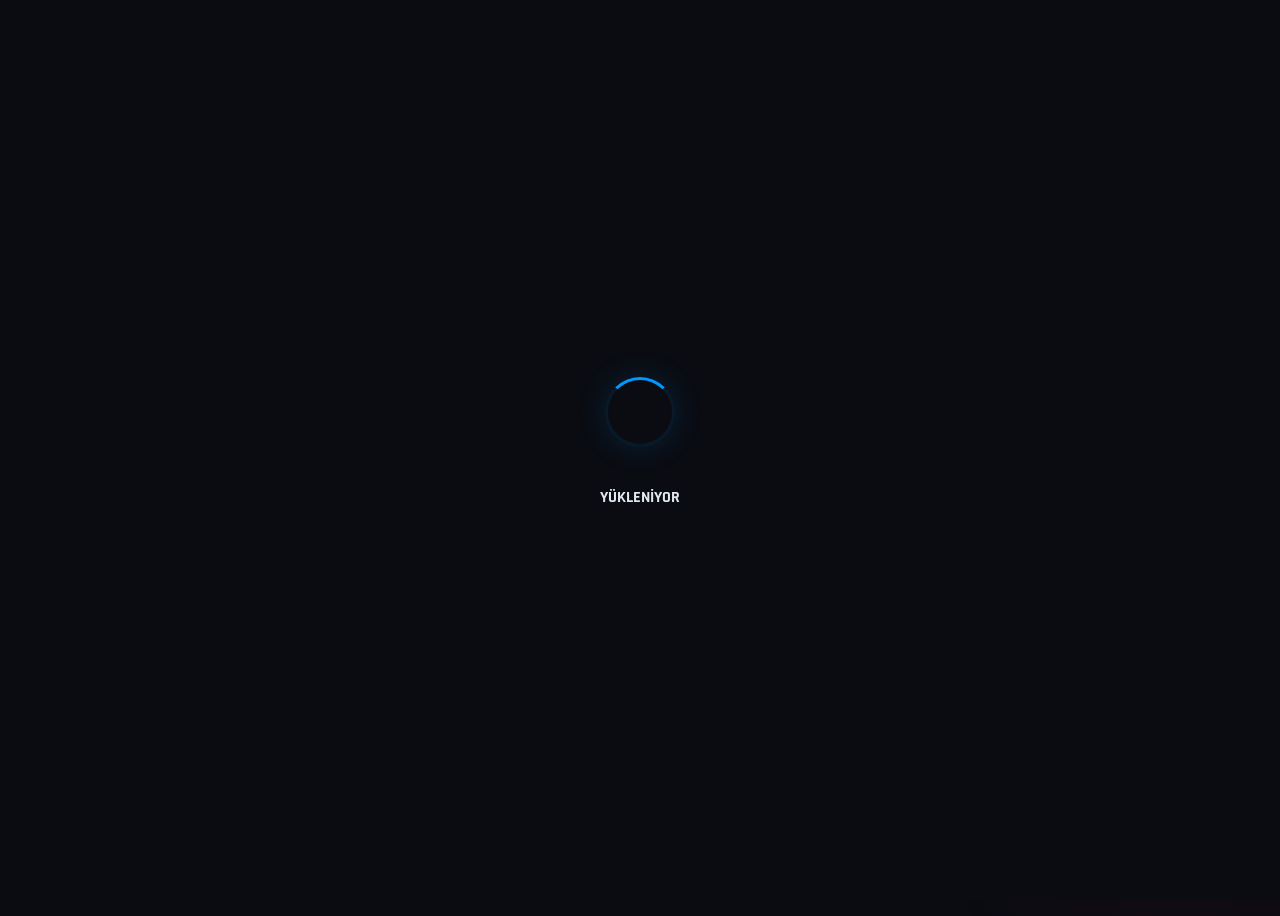
==== fixture.html @ 5fe70565 "Add files via upload" ====
<!DOCTYPE html>
<html lang="tr">
<head>
    <meta charset="UTF-8">
    <meta name="viewport" content="width=device-width, initial-scale=1.0">
    <title>RL Series Türkiye | Fikstür</title>
    <script src="https://cdn.tailwindcss.com"></script>
    <link href="https://fonts.googleapis.com/css2?family=Rajdhani:wght@500;600;700;800;900&family=Inter:wght@300;400;500;600;700;800&display=swap" rel="stylesheet">
    <link rel="stylesheet" href="https://cdnjs.cloudflare.com/ajax/libs/font-awesome/6.4.0/css/all.min.css">
    <link rel="icon" type="image/png" href="https://i.ibb.co/KpxvD3FL/rlst-renkli-png.png">
    <link rel="stylesheet" href="css/global.css">
    <style>
        .match-card {
            background: linear-gradient(180deg, rgba(20, 28, 45, 0.95) 0%, rgba(12, 16, 22, 1) 100%);
            border: 1px solid rgba(51, 65, 85, 0.5);
            border-radius: 12px;
            transition: all 0.25s ease;
        }
        .match-card:hover {
            border-color: rgba(0, 153, 255, 0.3);
            transform: translateY(-2px);
            box-shadow: 0 8px 32px rgba(0, 153, 255, 0.08);
        }
        .match-card.group-b-card:hover {
            border-color: rgba(251, 146, 60, 0.3);
            box-shadow: 0 8px 32px rgba(251, 146, 60, 0.08);
        }
        .week-btn {
            transition: all 0.2s ease;
        }
        .week-btn.active {
            background: linear-gradient(135deg, rgba(0, 153, 255, 0.25), rgba(0, 100, 200, 0.15));
            border-color: rgba(0, 153, 255, 0.5);
            color: white;
            box-shadow: 0 0 15px rgba(0, 153, 255, 0.2);
        }
        .score-box {
            font-family: 'Rajdhani', sans-serif;
            font-weight: 900;
            font-size: 2.5rem;
            line-height: 1;
            min-width: 2.5rem;
            text-align: center;
        }
        .mvp-badge {
            background: linear-gradient(135deg, rgba(251, 191, 36, 0.15), rgba(245, 158, 11, 0.08));
            border: 1px solid rgba(251, 191, 36, 0.3);
        }
        .winner-team { opacity: 1; }
        .loser-team { opacity: 0.45; }
        .team-logo-wrap {
            width: 52px;
            height: 52px;
            border-radius: 50%;
            overflow: hidden;
            border: 2px solid rgba(255,255,255,0.08);
            background: rgba(15,23,42,0.8);
            flex-shrink: 0;
            display: flex;
            align-items: center;
            justify-content: center;
        }
        .detail-panel {
            display: none;
            border-top: 1px solid rgba(51,65,85,0.4);
        }
        .detail-panel.open { display: block; }
        .group-tag-a {
            background: rgba(0, 153, 255, 0.12);
            border: 1px solid rgba(0, 153, 255, 0.25);
            color: #60a5fa;
        }
        .group-tag-b {
            background: rgba(251, 146, 60, 0.12);
            border: 1px solid rgba(251, 146, 60, 0.25);
            color: #fb923c;
        }
        .filter-btn.active {
            background: rgba(255,255,255,0.1);
            color: white;
        }
        .stat-pill {
            background: rgba(0,0,0,0.3);
            border: 1px solid rgba(255,255,255,0.06);
            border-radius: 6px;
            padding: 2px 8px;
            font-size: 0.7rem;
            font-weight: 700;
            font-family: 'Rajdhani', sans-serif;
        }
    </style>
</head>
<body class="flex flex-col min-h-screen">

    <div class="ambient-glow-1"></div>
    <div class="ambient-glow-2"></div>

    <div class="loading-screen" id="loader">
        <div class="loader-ring"></div>
        <p class="esport-font text-xl text-white tracking-[0.3em] loader-pulse">YÜKLENİYOR</p>
    </div>

    <!-- HEADER -->
    <header class="relative z-10 max-w-7xl mx-auto px-4 pt-4 pb-2 w-full">
        <div class="grid grid-cols-2 md:grid-cols-3 items-center gap-4">
            <div class="flex justify-start">
                <a href="index.html" class="inline-block transition-all duration-300 hover:scale-110">
                    <img src="https://i.ibb.co/KpxvD3FL/rlst-renkli-png.png" alt="RLST" class="w-14 md:w-20 h-auto object-contain drop-shadow-[0_0_20px_rgba(196,4,25,0.5)]">
                </a>
            </div>
            <div class="hidden md:block text-center">
                <h1 class="select-none leading-none">
                    <span class="text-transparent bg-clip-text bg-gradient-to-r from-blue-400 via-blue-500 to-blue-600 glow-blue font-black tracking-[0.2em] text-sm lg:text-base block">ROCKET LEAGUE</span>
                    <span class="text-transparent bg-clip-text bg-gradient-to-r from-[#c20015] via-[#de0018] to-[#ba233f] glow-red font-black tracking-[0.12em] text-3xl lg:text-4xl block">SERIES TÜRKİYE</span>
                </h1>
                <p class="text-slate-500 text-[10px] uppercase tracking-[0.2em] font-medium mt-0.5">Türkiyenin Rocket League Organizasyonu</p>
            </div>
            <div class="flex justify-end items-center gap-4">
                <div class="hidden lg:flex items-center gap-3 mr-2">
                    <a href="https://www.instagram.com/rlseriesturkiye/" target="_blank" class="text-slate-500 hover:text-pink-400 transition-colors"><i class="fa-brands fa-instagram text-lg"></i></a>
                    <a href="https://discord.gg/y5rt7zecJp" target="_blank" class="text-slate-500 hover:text-indigo-400 transition-colors"><i class="fa-brands fa-discord text-lg"></i></a>
                    <a href="https://www.youtube.com/@rlseriesturkiye" target="_blank" class="text-slate-500 hover:text-red-500 transition-colors"><i class="fa-brands fa-youtube text-lg"></i></a>
                </div>
                <div id="auth-container"></div>
            </div>
        </div>
    </header>

    <!-- NAVIGASYON -->
    <nav class="relative z-10 max-w-6xl mx-auto flex justify-center gap-1 md:gap-6 mb-6 mt-2 border-b border-slate-800/60 pb-3 px-4 w-full overflow-x-auto no-scrollbar select-none">
        <a href="index.html" class="nav-link px-3 py-2 uppercase tracking-wide"><i class="fa-solid fa-chart-pie md:mr-1.5 text-blue-400"></i><span>Ana Sayfa</span></a>
        <a href="players.html" class="nav-link px-3 py-2 uppercase tracking-wide"><i class="fa-solid fa-users md:mr-1.5 text-emerald-400"></i><span>Oyuncular</span></a>
        <a href="teams.html" class="nav-link px-3 py-2 uppercase tracking-wide"><i class="fa-solid fa-shield-halved md:mr-1.5 text-purple-400"></i><span>Takımlar</span></a>
        <a href="standings.html" class="nav-link px-3 py-2 uppercase tracking-wide"><i class="fa-solid fa-table-list md:mr-1.5 text-amber-400"></i><span>Sıralama & Bracket</span></a>
        <a href="fixture.html" class="nav-link active px-3 py-2 uppercase tracking-wide"><i class="fa-solid fa-calendar-days md:mr-1.5 text-sky-400"></i><span>Fikstür</span></a>
    </nav>

    <main class="relative z-10 max-w-5xl mx-auto w-full px-4 flex-grow pb-12 select-none">

        <!-- SAYFA BAŞLIĞI -->
        <div class="flex flex-col md:flex-row md:items-center justify-between gap-4 mb-8">
            <div>
                <h2 class="esport-font text-4xl md:text-5xl font-black text-white uppercase tracking-wider">
                    <span class="text-transparent bg-clip-text bg-gradient-to-r from-sky-300 to-blue-500">Fikstür</span>
                </h2>
                <p class="text-slate-500 text-sm mt-1" id="fixture-subtitle">Tüm grup maçları ve sonuçları</p>
            </div>
            <!-- Sezon Seçici -->
            <div class="flex gap-2">
                <button onclick="changeSeason(1)" id="btn-s1" class="week-btn px-4 py-2 rounded-full text-xs font-bold uppercase tracking-wider border bg-slate-800/40 border-slate-700 text-slate-400 hover:text-white">
                    <i class="fa-solid fa-trophy mr-1.5 text-amber-500"></i> Sezon 1
                </button>
                <button onclick="changeSeason(2)" id="btn-s2" class="week-btn px-4 py-2 rounded-full text-xs font-bold uppercase tracking-wider border bg-slate-800/40 border-slate-700 text-slate-400 hover:text-white">
                    <i class="fa-solid fa-bolt mr-1.5 text-blue-400"></i> Sezon 2
                </button>
            </div>
        </div>

        <!-- HAFTA SEÇİCİ + FİLTRE -->
        <div class="glass-card rounded-2xl p-4 border border-slate-700/40 mb-6">
            <div class="flex flex-col sm:flex-row gap-3 items-start sm:items-center justify-between">
                <!-- Hafta Seçici -->
                <div class="flex items-center gap-2 flex-wrap" id="week-tabs">
                    <!-- JS ile doldurulacak -->
                </div>
                <!-- Grup Filtresi -->
                <div class="flex gap-2 shrink-0">
                    <button onclick="setGroupFilter('all')" id="filter-all" class="filter-btn active text-xs font-bold uppercase tracking-wider px-3 py-1.5 rounded-lg border border-slate-700 text-slate-400 transition-all">Tümü</button>
                    <button onclick="setGroupFilter('A')" id="filter-a" class="filter-btn text-xs font-bold uppercase tracking-wider px-3 py-1.5 rounded-lg border border-slate-700 text-slate-400 transition-all">Grup A</button>
                    <button onclick="setGroupFilter('B')" id="filter-b" class="filter-btn text-xs font-bold uppercase tracking-wider px-3 py-1.5 rounded-lg border border-slate-700 text-slate-400 transition-all">Grup B</button>
                </div>
            </div>
        </div>

        <!-- ÖZET STATS BANDI -->
        <div id="week-stats-bar" class="grid grid-cols-2 md:grid-cols-4 gap-3 mb-6"></div>

        <!-- MAÇ LİSTESİ -->
        <div id="matches-container" class="flex flex-col gap-3">
            <!-- JS ile doldurulacak -->
        </div>

        <!-- BOŞ DURUM -->
        <div id="empty-state" class="hidden text-center py-16">
            <i class="fa-regular fa-calendar-xmark text-5xl text-slate-700 mb-4 block"></i>
            <p class="text-slate-500 font-medium">Bu haftaya ait maç bulunmuyor.</p>
        </div>

    </main>

    <footer class="relative z-10 mt-auto pt-8 pb-6 text-center select-none bg-slate-950/20 border-t border-slate-900">
        <p class="text-slate-600 text-xs font-medium tracking-wider"><i class="fa-regular fa-copyright"></i> 2026 RLST Organizasyonu</p>
    </footer>

    <script src="https://www.gstatic.com/firebasejs/10.12.2/firebase-app-compat.js"></script>
    <script src="https://www.gstatic.com/firebasejs/10.12.2/firebase-auth-compat.js"></script>
    <script src="js/api.js"></script>
    <script src="js/main.js"></script>
    <script src="js/page-fixture.js"></script>
</body>
</html>
---- css/global.css ----
/* css/global.css */

:root {
    --glow-blue: rgba(0, 153, 255, 0.35);
    --glow-red: rgba(255, 31, 55, 0.35);
    --glow-amber: rgba(255, 170, 0, 0.35);
    --bg-deep: #0a0c12;
    --bg-card: #11161f;
    --border-muted: rgba(255,255,255,0.06);
    --accent-blue: #0099FF;
    --accent-red: #ff1f37;
}

body {
    font-family: 'Inter', sans-serif;
    background: var(--bg-deep);
    color: #e2e8f0;
    overflow-x: hidden;
    min-height: 100vh;
}

/* Arka Plan Izgarası */
body::before {
    content: '';
    position: fixed;
    inset: 0;
    background-image: 
        linear-gradient(rgba(255,255,255,0.015) 1px, transparent 1px),
        linear-gradient(90deg, rgba(255,255,255,0.015) 1px, transparent 1px);
    background-size: 60px 60px;
    z-index: 0;
    pointer-events: none;
}

/* Atmosferik Parlamalar */
.ambient-glow-1 {
    position: fixed;
    width: 600px;
    height: 600px;
    border-radius: 50%;
    background: radial-gradient(circle, rgba(0,153,255,0.06) 0%, transparent 70%);
    top: -200px;
    left: -200px;
    z-index: 0;
    pointer-events: none;
    animation: ambientFloat1 20s ease-in-out infinite;
}

.ambient-glow-2 {
    position: fixed;
    width: 500px;
    height: 500px;
    border-radius: 50%;
    background: radial-gradient(circle, rgba(255,31,55,0.05) 0%, transparent 70%);
    bottom: -150px;
    right: -150px;
    z-index: 0;
    pointer-events: none;
    animation: ambientFloat2 25s ease-in-out infinite;
}

@keyframes ambientFloat1 {
    0%, 100% { transform: translate(0, 0) scale(1); opacity: 0.6; }
    33% { transform: translate(80px, 60px) scale(1.1); opacity: 0.8; }
    66% { transform: translate(-40px, 100px) scale(0.9); opacity: 0.5; }
}

@keyframes ambientFloat2 {
    0%, 100% { transform: translate(0, 0) scale(1); opacity: 0.5; }
    33% { transform: translate(-60px, -80px) scale(1.15); opacity: 0.7; }
    66% { transform: translate(50px, -30px) scale(0.85); opacity: 0.4; }
}

/* Tipografi ve Fontlar */
h1, h2, h3, h4, .esport-font {
    font-family: 'Rajdhani', sans-serif;
    font-weight: 700;
}
.esport-light { font-weight: 500; }
.esport-bold { font-weight: 800; }
.esport-black { font-weight: 900; }

/* Glow Efektleri */
.glow-blue { text-shadow: 0 0 20px rgba(0,153,255,0.4), 0 0 40px rgba(0,153,255,0.15); }
.glow-red { text-shadow: 0 0 20px rgba(255,31,55,0.4), 0 0 40px rgba(255,31,55,0.15); }

/* Glassmorphism Kartları */
.glass-card {
    background: linear-gradient(165deg, rgba(17,22,31,0.85) 0%, rgba(10,12,18,0.95) 100%);
    backdrop-filter: blur(20px);
    -webkit-backdrop-filter: blur(20px);
    border: 1px solid rgba(255,255,255,0.06);
    box-shadow: 0 8px 32px rgba(0,0,0,0.4), inset 0 1px 0 rgba(255,255,255,0.04);
}

.glass-card-hover {
    transition: all 0.3s cubic-bezier(0.4, 0, 0.2, 1);
}

.glass-card-hover:hover {
    border-color: rgba(0,153,255,0.25);
    transform: translateY(-3px);
    box-shadow: 0 12px 40px rgba(0,153,255,0.08), 0 8px 32px rgba(0,0,0,0.4);
}

.glow-border {
    position: relative;
}

.glow-border::before {
    content: '';
    position: absolute;
    inset: -1px;
    border-radius: inherit;
    padding: 1px;
    background: linear-gradient(135deg, rgba(0,153,255,0.2), transparent 40%, transparent 60%, rgba(255,31,55,0.2));
    -webkit-mask: linear-gradient(#fff 0 0) content-box, linear-gradient(#fff 0 0);
    -webkit-mask-composite: xor;
    mask-composite: exclude;
    pointer-events: none;
}

/* Navigasyon Linkleri */
.nav-link {
    font-family: 'Rajdhani', sans-serif;
    font-weight: 700;
    font-size: 1.05rem;
    letter-spacing: 0.08em;
    color: #64748b;
    position: relative;
    transition: all 0.3s ease;
}
@media (min-width: 768px) { .nav-link { font-size: 1.3rem; } }

.nav-link::after {
    content: '';
    position: absolute;
    bottom: -3px;
    left: 50%;
    transform: translateX(-50%);
    width: 0;
    height: 3px;
    background: linear-gradient(90deg, transparent, #0099FF, #ff1f37, transparent);
    transition: width 0.35s cubic-bezier(0.4, 0, 0.2, 1);
    border-radius: 999px;
}
.nav-link:hover { color: #cbd5e1; }
.nav-link.active { color: #ffffff; }
.nav-link.active::after { width: 80%; }

/* Canlı Rozeti */
.live-badge {
    display: inline-flex;
    align-items: center;
    gap: 0.4rem;
    background: linear-gradient(135deg, #e00000, #990000);
    color: white;
    font-size: 0.65rem;
    font-weight: 700;
    padding: 0.2rem 0.6rem;
    border-radius: 999px;
    text-transform: uppercase;
    letter-spacing: 0.05em;
    box-shadow: 0 0 12px rgba(239,68,68,0.4);
}

.live-dot {
    width: 6px;
    height: 6px;
    border-radius: 50%;
    background: white;
    animation: livePulse 1.2s ease-in-out infinite;
}

@keyframes livePulse {
    0%, 100% { opacity: 1; transform: scale(1); }
    50% { opacity: 0.3; transform: scale(0.7); }
}

/* Yüklenme Ekranı */
.loading-screen {
    position: fixed; inset: 0; background: var(--bg-deep); z-index: 9999;
    display: flex; align-items: center; justify-content: center;
    flex-direction: column; gap: 1.5rem;
    transition: opacity 0.6s ease;
}
.loading-screen.hidden-loader { opacity: 0; pointer-events: none; }

.loader-ring {
    width: 64px; height: 64px;
    border-radius: 50%;
    border: 3px solid rgba(0,153,255,0.1);
    border-top-color: #0099FF;
    animation: spin 1s cubic-bezier(0.6, 0.2, 0.4, 0.8) infinite;
    box-shadow: 0 0 30px rgba(0,153,255,0.15);
}
@keyframes spin { to { transform: rotate(360deg); } }
.loader-pulse { animation: pulseText 1.5s ease-in-out infinite; }
@keyframes pulseText { 0%, 100% { opacity: 0.5; } 50% { opacity: 1; } }

/* Diğer Ortak Öğeler */
.stat-item {
    background: rgba(0,0,0,0.2);
    border: 1px solid rgba(255,255,255,0.04);
    border-radius: 8px;
    padding: 0.3rem 0.4rem;
    text-align: center;
    transition: all 0.2s ease;
}
.stat-item:hover { background: rgba(0,153,255,0.05); border-color: rgba(0,153,255,0.1); }
.cut-line { border-top: 2px dashed rgba(239, 68, 68, 0.2) !important; }
.eliminated-row { opacity: 0.45; }
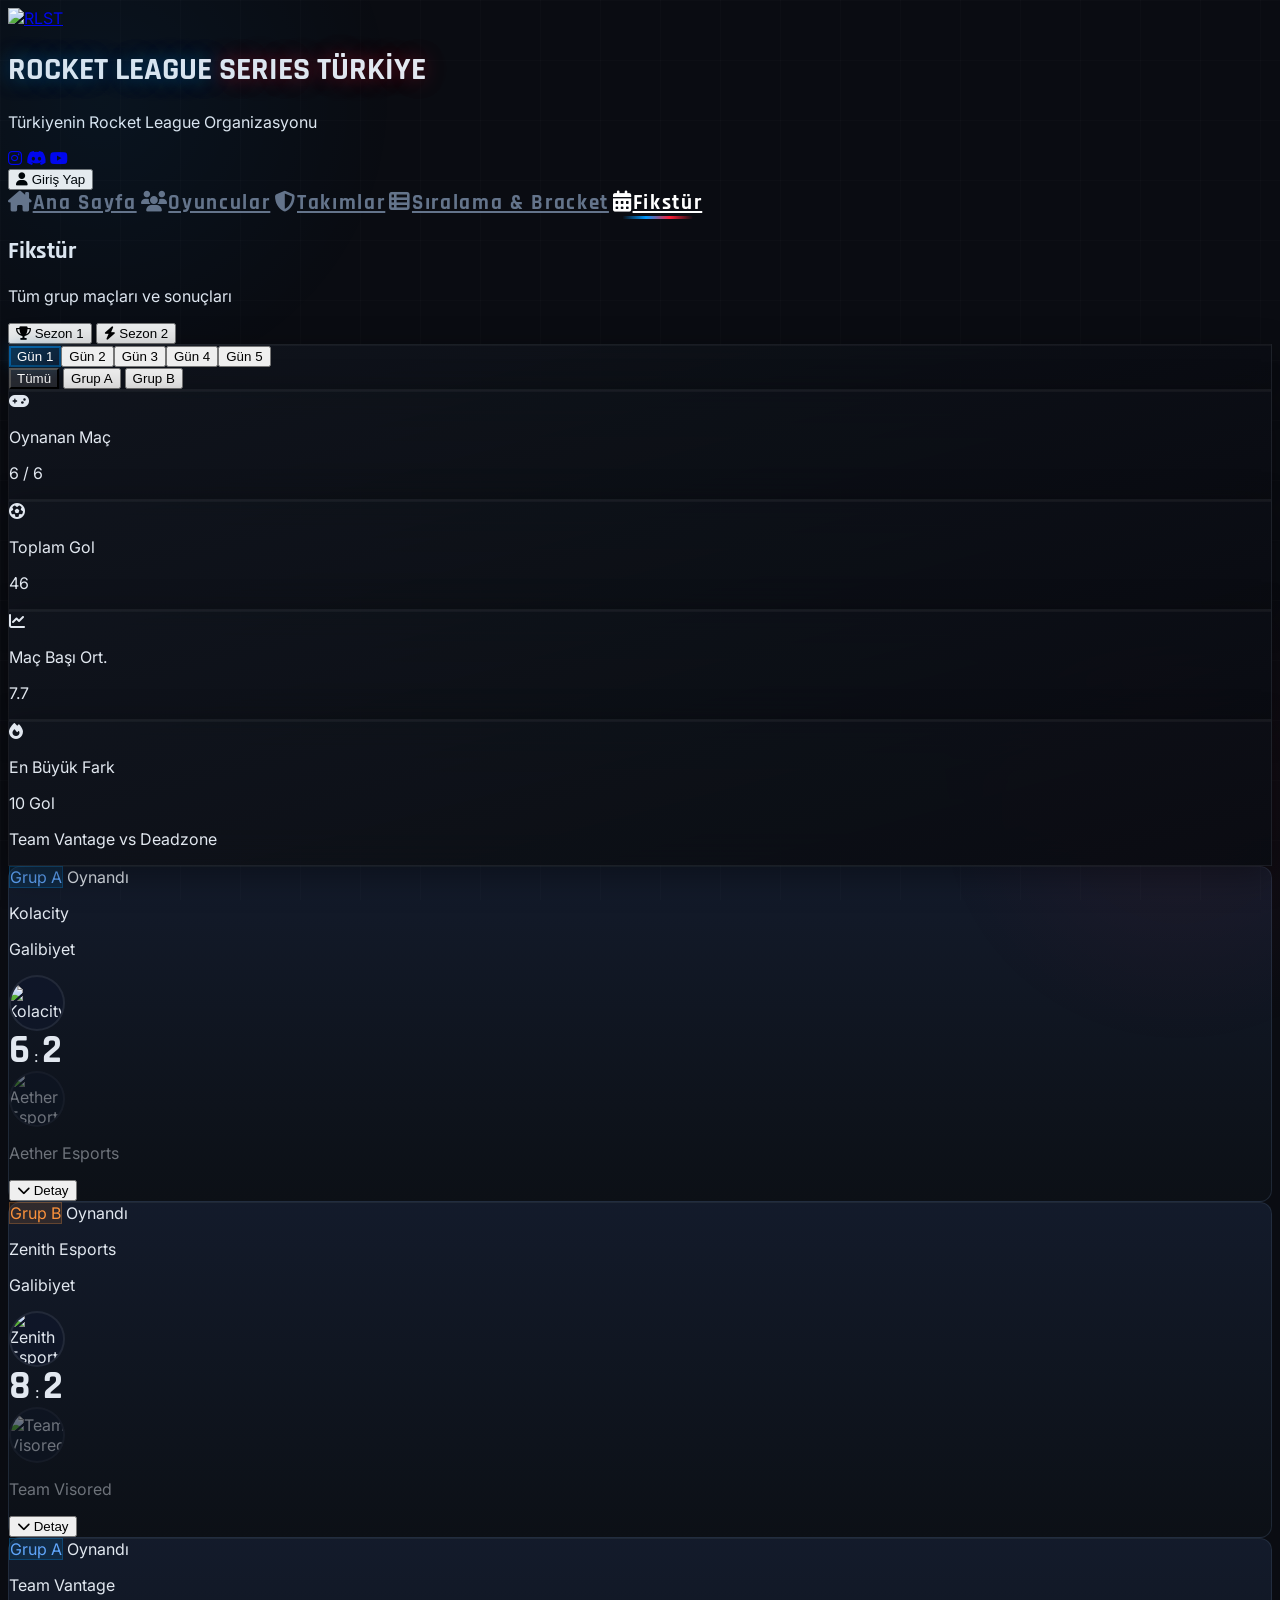
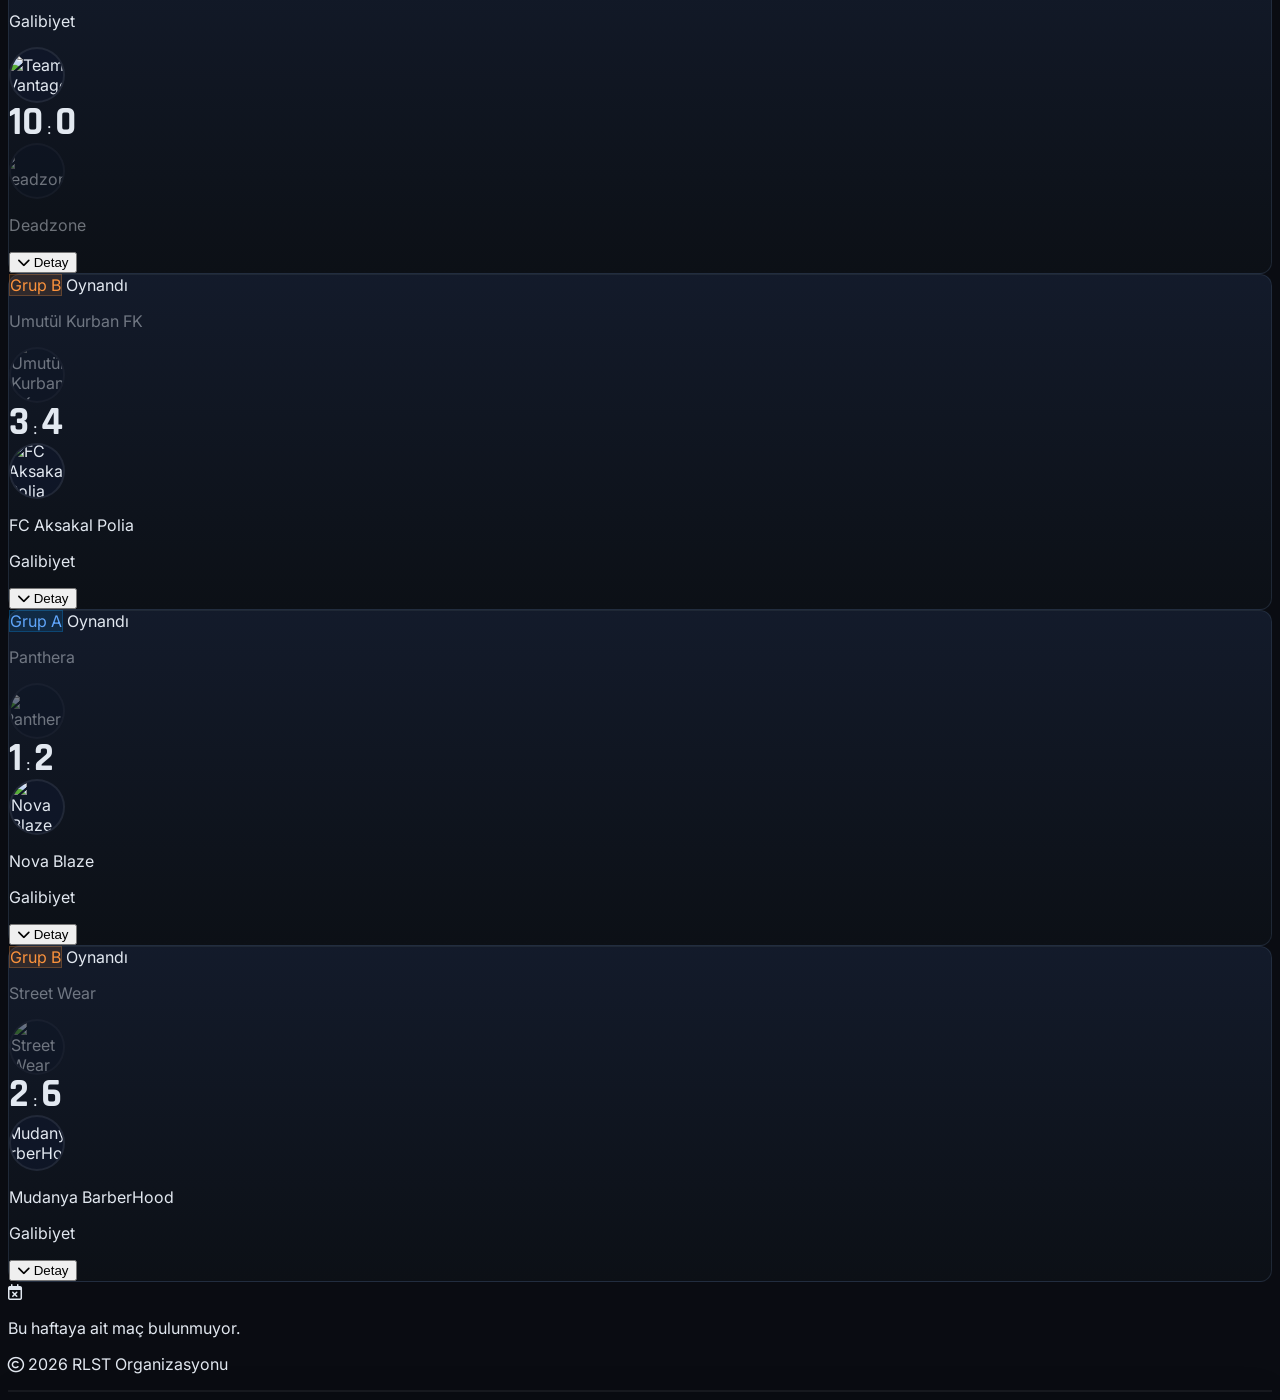
==== commit 6632adad: "Add files via upload" ====
--- a/fixture.html
+++ b/fixture.html
@@ -9,6 +9,7 @@
     <link rel="stylesheet" href="https://cdnjs.cloudflare.com/ajax/libs/font-awesome/6.4.0/css/all.min.css">
     <link rel="icon" type="image/png" href="https://i.ibb.co/KpxvD3FL/rlst-renkli-png.png">
     <link rel="stylesheet" href="css/global.css">
+    <meta name="viewport" content="width=device-width, initial-scale=1.0">
     <style>
         .match-card {
             background: linear-gradient(180deg, rgba(20, 28, 45, 0.95) 0%, rgba(12, 16, 22, 1) 100%);
@@ -128,7 +129,7 @@
 
     <!-- NAVIGASYON -->
     <nav class="relative z-10 max-w-6xl mx-auto flex justify-center gap-1 md:gap-6 mb-6 mt-2 border-b border-slate-800/60 pb-3 px-4 w-full overflow-x-auto no-scrollbar select-none">
-        <a href="index.html" class="nav-link px-3 py-2 uppercase tracking-wide"><i class="fa-solid fa-chart-pie md:mr-1.5 text-blue-400"></i><span>Ana Sayfa</span></a>
+        <a href="index.html" class="nav-link px-3 py-2 uppercase tracking-wide"><i class="fa-solid fa-house-chimney md:mr-1.5 text-blue-400"></i><span>Ana Sayfa</span></a>
         <a href="players.html" class="nav-link px-3 py-2 uppercase tracking-wide"><i class="fa-solid fa-users md:mr-1.5 text-emerald-400"></i><span>Oyuncular</span></a>
         <a href="teams.html" class="nav-link px-3 py-2 uppercase tracking-wide"><i class="fa-solid fa-shield-halved md:mr-1.5 text-purple-400"></i><span>Takımlar</span></a>
         <a href="standings.html" class="nav-link px-3 py-2 uppercase tracking-wide"><i class="fa-solid fa-table-list md:mr-1.5 text-amber-400"></i><span>Sıralama & Bracket</span></a>
--- a/css/global.css
+++ b/css/global.css
@@ -1,212 +1,212 @@
-/* css/global.css */
-
-:root {
-    --glow-blue: rgba(0, 153, 255, 0.35);
-    --glow-red: rgba(255, 31, 55, 0.35);
-    --glow-amber: rgba(255, 170, 0, 0.35);
-    --bg-deep: #0a0c12;
-    --bg-card: #11161f;
-    --border-muted: rgba(255,255,255,0.06);
-    --accent-blue: #0099FF;
-    --accent-red: #ff1f37;
-}
-
-body {
-    font-family: 'Inter', sans-serif;
-    background: var(--bg-deep);
-    color: #e2e8f0;
-    overflow-x: hidden;
-    min-height: 100vh;
-}
-
-/* Arka Plan Izgarası */
-body::before {
-    content: '';
-    position: fixed;
-    inset: 0;
-    background-image: 
-        linear-gradient(rgba(255,255,255,0.015) 1px, transparent 1px),
-        linear-gradient(90deg, rgba(255,255,255,0.015) 1px, transparent 1px);
-    background-size: 60px 60px;
-    z-index: 0;
-    pointer-events: none;
-}
-
-/* Atmosferik Parlamalar */
-.ambient-glow-1 {
-    position: fixed;
-    width: 600px;
-    height: 600px;
-    border-radius: 50%;
-    background: radial-gradient(circle, rgba(0,153,255,0.06) 0%, transparent 70%);
-    top: -200px;
-    left: -200px;
-    z-index: 0;
-    pointer-events: none;
-    animation: ambientFloat1 20s ease-in-out infinite;
-}
-
-.ambient-glow-2 {
-    position: fixed;
-    width: 500px;
-    height: 500px;
-    border-radius: 50%;
-    background: radial-gradient(circle, rgba(255,31,55,0.05) 0%, transparent 70%);
-    bottom: -150px;
-    right: -150px;
-    z-index: 0;
-    pointer-events: none;
-    animation: ambientFloat2 25s ease-in-out infinite;
-}
-
-@keyframes ambientFloat1 {
-    0%, 100% { transform: translate(0, 0) scale(1); opacity: 0.6; }
-    33% { transform: translate(80px, 60px) scale(1.1); opacity: 0.8; }
-    66% { transform: translate(-40px, 100px) scale(0.9); opacity: 0.5; }
-}
-
-@keyframes ambientFloat2 {
-    0%, 100% { transform: translate(0, 0) scale(1); opacity: 0.5; }
-    33% { transform: translate(-60px, -80px) scale(1.15); opacity: 0.7; }
-    66% { transform: translate(50px, -30px) scale(0.85); opacity: 0.4; }
-}
-
-/* Tipografi ve Fontlar */
-h1, h2, h3, h4, .esport-font {
-    font-family: 'Rajdhani', sans-serif;
-    font-weight: 700;
-}
-.esport-light { font-weight: 500; }
-.esport-bold { font-weight: 800; }
-.esport-black { font-weight: 900; }
-
-/* Glow Efektleri */
-.glow-blue { text-shadow: 0 0 20px rgba(0,153,255,0.4), 0 0 40px rgba(0,153,255,0.15); }
-.glow-red { text-shadow: 0 0 20px rgba(255,31,55,0.4), 0 0 40px rgba(255,31,55,0.15); }
-
-/* Glassmorphism Kartları */
-.glass-card {
-    background: linear-gradient(165deg, rgba(17,22,31,0.85) 0%, rgba(10,12,18,0.95) 100%);
-    backdrop-filter: blur(20px);
-    -webkit-backdrop-filter: blur(20px);
-    border: 1px solid rgba(255,255,255,0.06);
-    box-shadow: 0 8px 32px rgba(0,0,0,0.4), inset 0 1px 0 rgba(255,255,255,0.04);
-}
-
-.glass-card-hover {
-    transition: all 0.3s cubic-bezier(0.4, 0, 0.2, 1);
-}
-
-.glass-card-hover:hover {
-    border-color: rgba(0,153,255,0.25);
-    transform: translateY(-3px);
-    box-shadow: 0 12px 40px rgba(0,153,255,0.08), 0 8px 32px rgba(0,0,0,0.4);
-}
-
-.glow-border {
-    position: relative;
-}
-
-.glow-border::before {
-    content: '';
-    position: absolute;
-    inset: -1px;
-    border-radius: inherit;
-    padding: 1px;
-    background: linear-gradient(135deg, rgba(0,153,255,0.2), transparent 40%, transparent 60%, rgba(255,31,55,0.2));
-    -webkit-mask: linear-gradient(#fff 0 0) content-box, linear-gradient(#fff 0 0);
-    -webkit-mask-composite: xor;
-    mask-composite: exclude;
-    pointer-events: none;
-}
-
-/* Navigasyon Linkleri */
-.nav-link {
-    font-family: 'Rajdhani', sans-serif;
-    font-weight: 700;
-    font-size: 1.05rem;
-    letter-spacing: 0.08em;
-    color: #64748b;
-    position: relative;
-    transition: all 0.3s ease;
-}
-@media (min-width: 768px) { .nav-link { font-size: 1.3rem; } }
-
-.nav-link::after {
-    content: '';
-    position: absolute;
-    bottom: -3px;
-    left: 50%;
-    transform: translateX(-50%);
-    width: 0;
-    height: 3px;
-    background: linear-gradient(90deg, transparent, #0099FF, #ff1f37, transparent);
-    transition: width 0.35s cubic-bezier(0.4, 0, 0.2, 1);
-    border-radius: 999px;
-}
-.nav-link:hover { color: #cbd5e1; }
-.nav-link.active { color: #ffffff; }
-.nav-link.active::after { width: 80%; }
-
-/* Canlı Rozeti */
-.live-badge {
-    display: inline-flex;
-    align-items: center;
-    gap: 0.4rem;
-    background: linear-gradient(135deg, #e00000, #990000);
-    color: white;
-    font-size: 0.65rem;
-    font-weight: 700;
-    padding: 0.2rem 0.6rem;
-    border-radius: 999px;
-    text-transform: uppercase;
-    letter-spacing: 0.05em;
-    box-shadow: 0 0 12px rgba(239,68,68,0.4);
-}
-
-.live-dot {
-    width: 6px;
-    height: 6px;
-    border-radius: 50%;
-    background: white;
-    animation: livePulse 1.2s ease-in-out infinite;
-}
-
-@keyframes livePulse {
-    0%, 100% { opacity: 1; transform: scale(1); }
-    50% { opacity: 0.3; transform: scale(0.7); }
-}
-
-/* Yüklenme Ekranı */
-.loading-screen {
-    position: fixed; inset: 0; background: var(--bg-deep); z-index: 9999;
-    display: flex; align-items: center; justify-content: center;
-    flex-direction: column; gap: 1.5rem;
-    transition: opacity 0.6s ease;
-}
-.loading-screen.hidden-loader { opacity: 0; pointer-events: none; }
-
-.loader-ring {
-    width: 64px; height: 64px;
-    border-radius: 50%;
-    border: 3px solid rgba(0,153,255,0.1);
-    border-top-color: #0099FF;
-    animation: spin 1s cubic-bezier(0.6, 0.2, 0.4, 0.8) infinite;
-    box-shadow: 0 0 30px rgba(0,153,255,0.15);
-}
-@keyframes spin { to { transform: rotate(360deg); } }
-.loader-pulse { animation: pulseText 1.5s ease-in-out infinite; }
-@keyframes pulseText { 0%, 100% { opacity: 0.5; } 50% { opacity: 1; } }
-
-/* Diğer Ortak Öğeler */
-.stat-item {
-    background: rgba(0,0,0,0.2);
-    border: 1px solid rgba(255,255,255,0.04);
-    border-radius: 8px;
-    padding: 0.3rem 0.4rem;
-    text-align: center;
-    transition: all 0.2s ease;
-}
-.stat-item:hover { background: rgba(0,153,255,0.05); border-color: rgba(0,153,255,0.1); }
-.cut-line { border-top: 2px dashed rgba(239, 68, 68, 0.2) !important; }
-.eliminated-row { opacity: 0.45; }
+/* css/global.css */
+
+:root {
+    --glow-blue: rgba(0, 153, 255, 0.35);
+    --glow-red: rgba(255, 31, 55, 0.35);
+    --glow-amber: rgba(255, 170, 0, 0.35);
+    --bg-deep: #0a0c12;
+    --bg-card: #11161f;
+    --border-muted: rgba(255,255,255,0.06);
+    --accent-blue: #0099FF;
+    --accent-red: #ff1f37;
+}
+
+body {
+    font-family: 'Inter', sans-serif;
+    background: var(--bg-deep);
+    color: #e2e8f0;
+    overflow-x: hidden;
+    min-height: 100vh;
+}
+
+/* Arka Plan Izgarası */
+body::before {
+    content: '';
+    position: fixed;
+    inset: 0;
+    background-image: 
+        linear-gradient(rgba(255,255,255,0.015) 1px, transparent 1px),
+        linear-gradient(90deg, rgba(255,255,255,0.015) 1px, transparent 1px);
+    background-size: 60px 60px;
+    z-index: 0;
+    pointer-events: none;
+}
+
+/* Atmosferik Parlamalar */
+.ambient-glow-1 {
+    position: fixed;
+    width: 600px;
+    height: 600px;
+    border-radius: 50%;
+    background: radial-gradient(circle, rgba(0,153,255,0.06) 0%, transparent 70%);
+    top: -200px;
+    left: -200px;
+    z-index: 0;
+    pointer-events: none;
+    animation: ambientFloat1 20s ease-in-out infinite;
+}
+
+.ambient-glow-2 {
+    position: fixed;
+    width: 500px;
+    height: 500px;
+    border-radius: 50%;
+    background: radial-gradient(circle, rgba(255,31,55,0.05) 0%, transparent 70%);
+    bottom: -150px;
+    right: -150px;
+    z-index: 0;
+    pointer-events: none;
+    animation: ambientFloat2 25s ease-in-out infinite;
+}
+
+@keyframes ambientFloat1 {
+    0%, 100% { transform: translate(0, 0) scale(1); opacity: 0.6; }
+    33% { transform: translate(80px, 60px) scale(1.1); opacity: 0.8; }
+    66% { transform: translate(-40px, 100px) scale(0.9); opacity: 0.5; }
+}
+
+@keyframes ambientFloat2 {
+    0%, 100% { transform: translate(0, 0) scale(1); opacity: 0.5; }
+    33% { transform: translate(-60px, -80px) scale(1.15); opacity: 0.7; }
+    66% { transform: translate(50px, -30px) scale(0.85); opacity: 0.4; }
+}
+
+/* Tipografi ve Fontlar */
+h1, h2, h3, h4, .esport-font {
+    font-family: 'Rajdhani', sans-serif;
+    font-weight: 700;
+}
+.esport-light { font-weight: 500; }
+.esport-bold { font-weight: 800; }
+.esport-black { font-weight: 900; }
+
+/* Glow Efektleri */
+.glow-blue { text-shadow: 0 0 20px rgba(0,153,255,0.4), 0 0 40px rgba(0,153,255,0.15); }
+.glow-red { text-shadow: 0 0 20px rgba(255,31,55,0.4), 0 0 40px rgba(255,31,55,0.15); }
+
+/* Glassmorphism Kartları */
+.glass-card {
+    background: linear-gradient(165deg, rgba(17,22,31,0.85) 0%, rgba(10,12,18,0.95) 100%);
+    backdrop-filter: blur(20px);
+    -webkit-backdrop-filter: blur(20px);
+    border: 1px solid rgba(255,255,255,0.06);
+    box-shadow: 0 8px 32px rgba(0,0,0,0.4), inset 0 1px 0 rgba(255,255,255,0.04);
+}
+
+.glass-card-hover {
+    transition: all 0.3s cubic-bezier(0.4, 0, 0.2, 1);
+}
+
+.glass-card-hover:hover {
+    border-color: rgba(0,153,255,0.25);
+    transform: translateY(-3px);
+    box-shadow: 0 12px 40px rgba(0,153,255,0.08), 0 8px 32px rgba(0,0,0,0.4);
+}
+
+.glow-border {
+    position: relative;
+}
+
+.glow-border::before {
+    content: '';
+    position: absolute;
+    inset: -1px;
+    border-radius: inherit;
+    padding: 1px;
+    background: linear-gradient(135deg, rgba(0,153,255,0.2), transparent 40%, transparent 60%, rgba(255,31,55,0.2));
+    -webkit-mask: linear-gradient(#fff 0 0) content-box, linear-gradient(#fff 0 0);
+    -webkit-mask-composite: xor;
+    mask-composite: exclude;
+    pointer-events: none;
+}
+
+/* Navigasyon Linkleri */
+.nav-link {
+    font-family: 'Rajdhani', sans-serif;
+    font-weight: 700;
+    font-size: 1.05rem;
+    letter-spacing: 0.08em;
+    color: #64748b;
+    position: relative;
+    transition: all 0.3s ease;
+}
+@media (min-width: 768px) { .nav-link { font-size: 1.3rem; } }
+
+.nav-link::after {
+    content: '';
+    position: absolute;
+    bottom: -3px;
+    left: 50%;
+    transform: translateX(-50%);
+    width: 0;
+    height: 3px;
+    background: linear-gradient(90deg, transparent, #0099FF, #ff1f37, transparent);
+    transition: width 0.35s cubic-bezier(0.4, 0, 0.2, 1);
+    border-radius: 999px;
+}
+.nav-link:hover { color: #cbd5e1; }
+.nav-link.active { color: #ffffff; }
+.nav-link.active::after { width: 80%; }
+
+/* Canlı Rozeti */
+.live-badge {
+    display: inline-flex;
+    align-items: center;
+    gap: 0.4rem;
+    background: linear-gradient(135deg, #e00000, #990000);
+    color: white;
+    font-size: 0.65rem;
+    font-weight: 700;
+    padding: 0.2rem 0.6rem;
+    border-radius: 999px;
+    text-transform: uppercase;
+    letter-spacing: 0.05em;
+    box-shadow: 0 0 12px rgba(239,68,68,0.4);
+}
+
+.live-dot {
+    width: 6px;
+    height: 6px;
+    border-radius: 50%;
+    background: white;
+    animation: livePulse 1.2s ease-in-out infinite;
+}
+
+@keyframes livePulse {
+    0%, 100% { opacity: 1; transform: scale(1); }
+    50% { opacity: 0.3; transform: scale(0.7); }
+}
+
+/* Yüklenme Ekranı */
+.loading-screen {
+    position: fixed; inset: 0; background: var(--bg-deep); z-index: 9999;
+    display: flex; align-items: center; justify-content: center;
+    flex-direction: column; gap: 1.5rem;
+    transition: opacity 0.6s ease;
+}
+.loading-screen.hidden-loader { opacity: 0; pointer-events: none; }
+
+.loader-ring {
+    width: 64px; height: 64px;
+    border-radius: 50%;
+    border: 3px solid rgba(0,153,255,0.1);
+    border-top-color: #0099FF;
+    animation: spin 1s cubic-bezier(0.6, 0.2, 0.4, 0.8) infinite;
+    box-shadow: 0 0 30px rgba(0,153,255,0.15);
+}
+@keyframes spin { to { transform: rotate(360deg); } }
+.loader-pulse { animation: pulseText 1.5s ease-in-out infinite; }
+@keyframes pulseText { 0%, 100% { opacity: 0.5; } 50% { opacity: 1; } }
+
+/* Diğer Ortak Öğeler */
+.stat-item {
+    background: rgba(0,0,0,0.2);
+    border: 1px solid rgba(255,255,255,0.04);
+    border-radius: 8px;
+    padding: 0.3rem 0.4rem;
+    text-align: center;
+    transition: all 0.2s ease;
+}
+.stat-item:hover { background: rgba(0,153,255,0.05); border-color: rgba(0,153,255,0.1); }
+.cut-line { border-top: 2px dashed rgba(239, 68, 68, 0.2) !important; }
+.eliminated-row { opacity: 0.45; }
